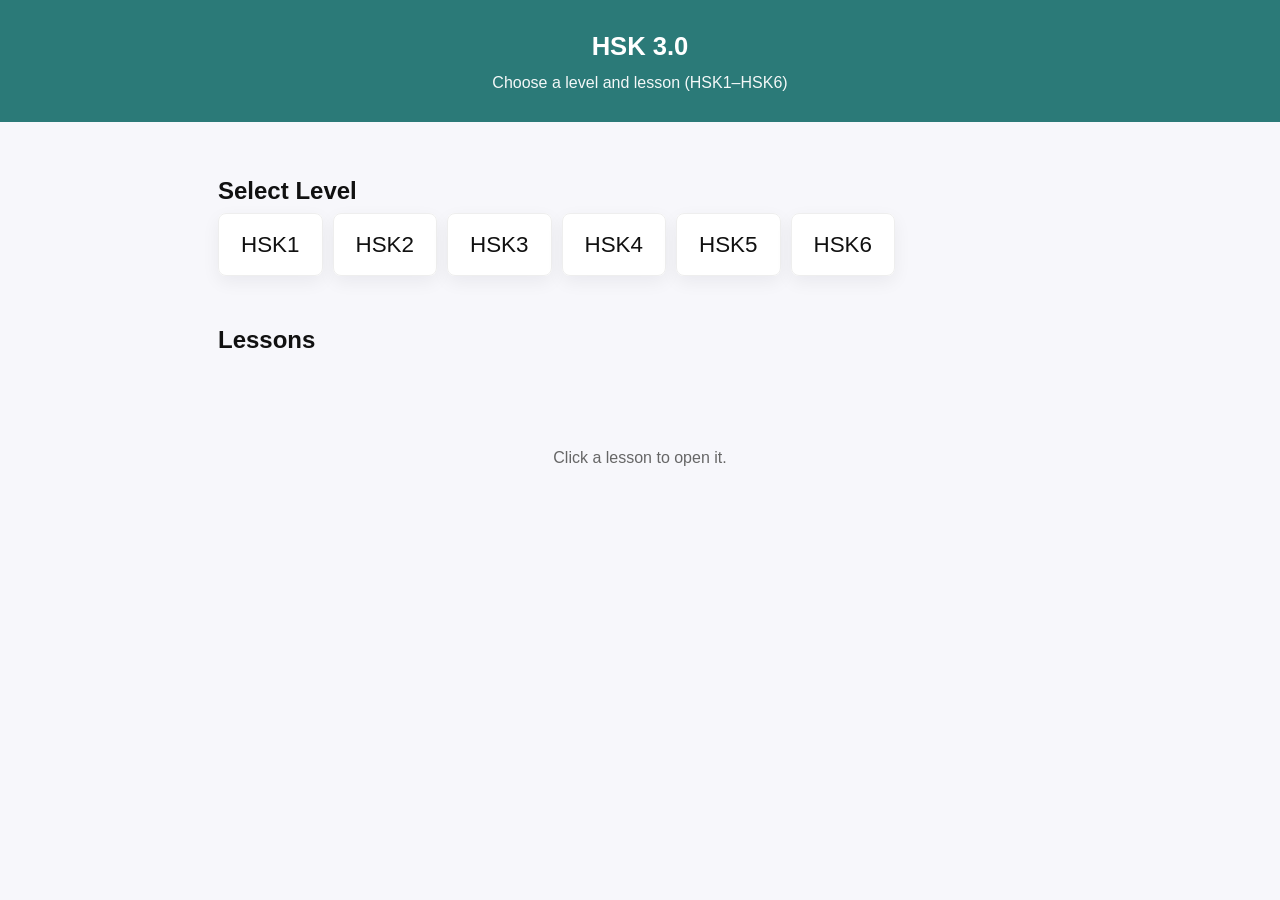
==== index.html @ 973e8914 "," ====
<!doctype html>
<html lang="en">
  <head>
    <meta charset="utf-8" />
    <meta name="viewport" content="width=device-width,initial-scale=1" />
    <title>HSK 3.0</title>
    <link rel="stylesheet" href="css/styles.css">
  </head>
  <body>
    <header class="site-header">
      <h1>HSK 3.0</h1>
      <p class="subtitle">Choose a level and lesson (HSK1–HSK6)</p>
    </header>

    <main class="container">
      <section class="card-section">
        <h2>Select Level</h2>
        <div id="levels" class="cards"></div>
      </section>

      <section class="card-section">
        <h2>Lessons</h2>
        <div id="lessons" class="cards"></div>
      </section>
    </main>

    <footer class="site-footer">
      <p>Click a lesson to open it.</p>
    </footer>

    <script>
      const levelsEl = document.getElementById('levels')
      const lessonsEl = document.getElementById('lessons')

      // create level checkboxes HSK1..HSK6; checking shows lessons, unchecking hides them
      for(let l=1;l<=6;l++){
        const wrapper = document.createElement('div')
        wrapper.style.display = 'inline-block'
        wrapper.style.position = 'relative'

        const cb = document.createElement('input')
        cb.type = 'checkbox'
        cb.id = `level-${l}`
        cb.dataset.level = l
        cb.style.display = 'none'

        const label = document.createElement('label')
        label.className = 'card'
        label.htmlFor = cb.id
        label.textContent = 'HSK' + l

        // toggle lessons group when checkbox changes
        cb.addEventListener('change', (e)=>{
          const level = e.target.dataset.level
          // when checked, uncheck others and remove their groups
          if(e.target.checked){
            // uncheck other checkboxes and remove their groups
            const others = levelsEl.querySelectorAll('input[type="checkbox"]')
            others.forEach(o=>{
              if(o !== e.target && o.checked){
                o.checked = false
                const existing = lessonsEl.querySelector(`.lesson-group[data-level="${o.dataset.level}"]`)
                if(existing) existing.remove()
              }
            })
            // remove selected class from all labels
            levelsEl.querySelectorAll('label.card').forEach(l=>l.classList.remove('selected'))

            const group = document.createElement('div')
            group.className = 'lesson-group'
            group.dataset.level = level
            group.style.width = '100%'
            group.style.display = 'flex'
            group.style.flexWrap = 'wrap'
            group.style.gap = '8px'

            for(let i=1;i<=20;i++){
              const a = document.createElement('a')
              a.className = 'card'
              a.textContent = `HSK${level} — Lesson ${i}`
              a.href = (level==='1' && i===1) ? `hsk1/lesson1/index.html` : `hsk${level}/lesson${i}/index.html`
              group.appendChild(a)
            }
            lessonsEl.appendChild(group)
            // highlight this label as selected
            label.classList.add('selected')
          } else {
            // remove group's lessons and selection highlight
            const existing = lessonsEl.querySelector(`.lesson-group[data-level="${level}"]`)
            if(existing) existing.remove()
            label.classList.remove('selected')
          }
        })

        wrapper.appendChild(cb)
        wrapper.appendChild(label)
        levelsEl.appendChild(wrapper)
      }
    </script>
  </body>
</html>
---- css/styles.css ----
:root{
  --bg:#f7f7fb;
  --card:#ffffff;
  --accent:#2b7a78;
  --muted:#555;
  --radius:10px;
}
*{box-sizing:border-box}
body{font-family:Inter,Segoe UI,Roboto,Helvetica,Arial,sans-serif;background:var(--bg);color:#111;margin:0;line-height:1.45}
.site-header{background:var(--accent);color:#fff;padding:28px 16px;text-align:center}
.site-header h1{margin:0;font-size:1.6rem}
.subtitle{opacity:.95;margin:6px 0 0}
.container{max-width:900px;margin:20px auto;padding:0 16px}
.card-section{background:transparent;margin-bottom:18px;padding:12px}
.cards{display:flex;flex-wrap:wrap;gap:10px}
.card{background:var(--card);border-radius:8px;padding:18px 22px;font-size:1.4rem;box-shadow:0 6px 18px rgba(16,24,40,.06);border:1px solid #eee;cursor:pointer}
.card.selected{outline:3px solid rgba(43,122,120,0.12);box-shadow:0 10px 26px rgba(43,122,120,0.06);background:linear-gradient(180deg, rgba(43,122,120,0.08), rgba(43,122,120,0.03));border-color:rgba(43,122,120,0.12)}
.card .meta{display:block;font-size:.9rem;color:var(--muted)}
.card-controls{margin-top:12px}
.card-controls button{margin-right:8px;padding:8px 12px;border-radius:6px;border:1px solid #ddd;background:#fff;cursor:pointer}
.dialogue{background:var(--card);padding:12px;border-radius:8px}
.pinyin{color:var(--accent);margin:0 0 6px}
.translation{color:var(--muted);margin:0 0 12px}
.practice-cards .card{font-size:1.8rem;padding:20px 26px}
.quiz{display:flex;align-items:center;gap:10px}
.quiz-char{font-size:2.4rem;padding:10px 18px;background:var(--card);border-radius:8px}
.quiz input{padding:8px;border-radius:6px;border:1px solid #ddd}
.result{margin:8px 0;color:var(--muted)}
.site-footer{text-align:center;padding:20px 0;color:#666}

@media (max-width:640px){
  .card{padding:14px;font-size:1.2rem}
  .practice-cards .card{font-size:1.6rem}
}
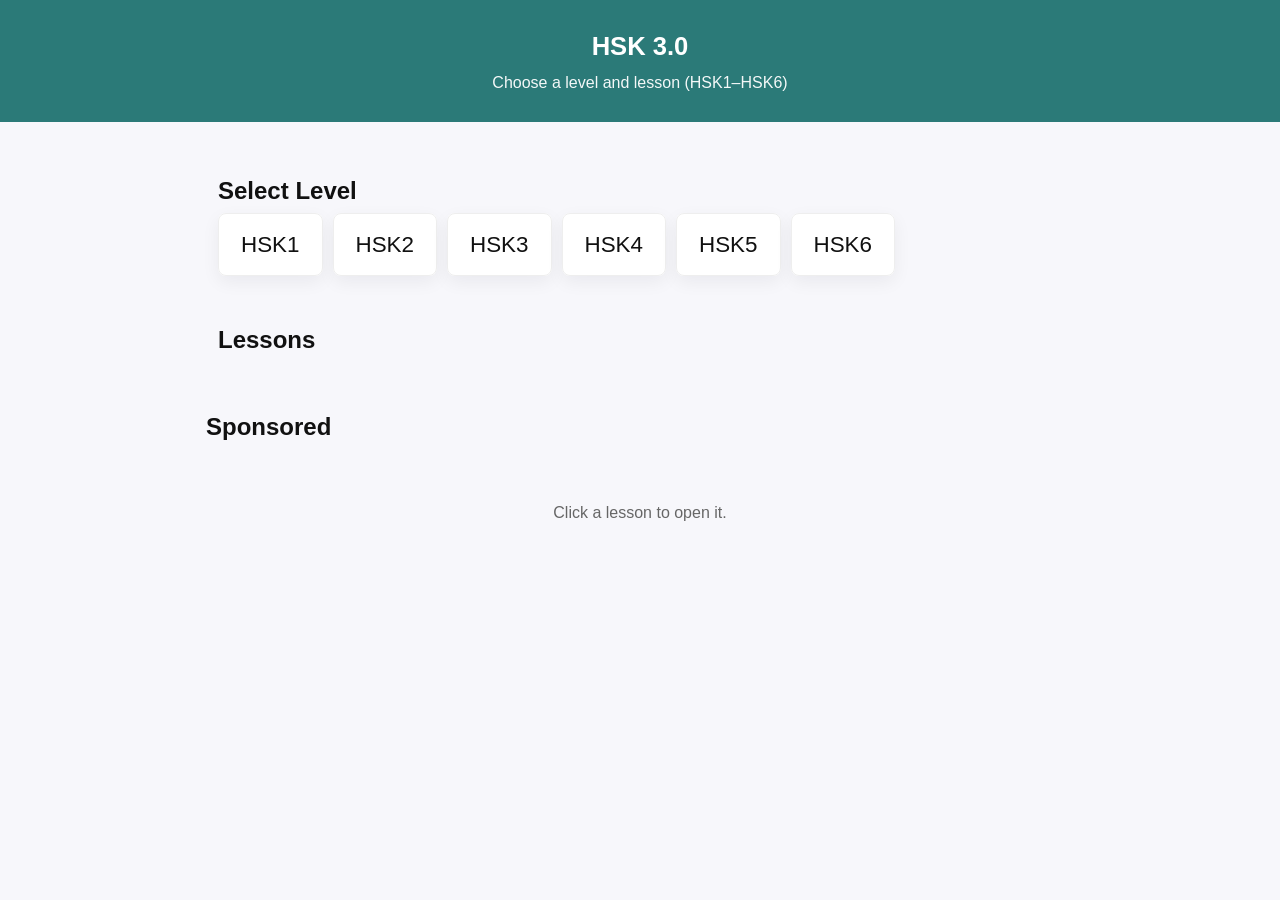
==== commit 8780819e: "." ====
--- a/index.html
+++ b/index.html
@@ -5,6 +5,7 @@
     <meta name="viewport" content="width=device-width,initial-scale=1" />
     <title>HSK 3.0</title>
     <link rel="stylesheet" href="css/styles.css">
+    <script async src="https://pagead2.googlesyndication.com/pagead/js/adsbygoogle.js?client=ca-pub-5742837209550679" crossorigin="anonymous"></script>
   </head>
   <body>
     <header class="site-header">
@@ -21,6 +22,19 @@
       <section class="card-section">
         <h2>Lessons</h2>
         <div id="lessons" class="cards"></div>
+      </section>
+
+      <section class="ad-section">
+        <h2>Sponsored</h2>
+        <ins class="adsbygoogle"
+             style="display:block"
+             data-ad-client="ca-pub-5742837209550679"
+             data-ad-slot="1234567890"
+             data-ad-format="auto"
+             data-full-width-responsive="true"></ins>
+        <script>
+          (adsbygoogle = window.adsbygoogle || []).push({});
+        </script>
       </section>
     </main>
 
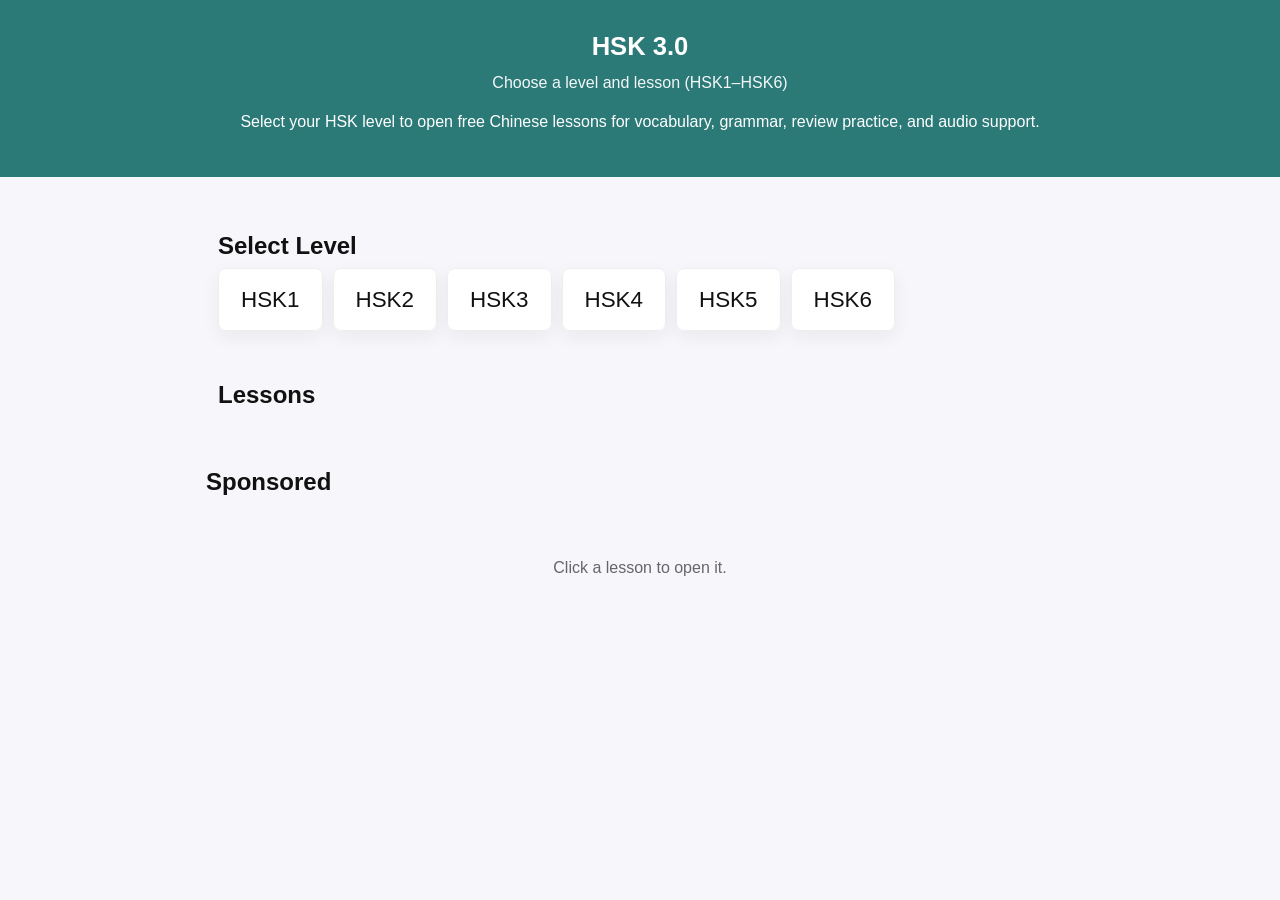
==== commit d732975c: "update hsk1 lesson 1-3" ====
--- a/index.html
+++ b/index.html
@@ -3,7 +3,14 @@
   <head>
     <meta charset="utf-8" />
     <meta name="viewport" content="width=device-width,initial-scale=1" />
-    <title>HSK 3.0</title>
+    <title>HSK 3.0 — Free Chinese HSK Lessons (HSK1–HSK6)</title>
+    <meta name="description" content="HSK 3.0 offers free Mandarin Chinese HSK lessons for levels 1 through 6. Browse lessons by level, open review pages, and access audio practice materials instantly.">
+    <meta name="keywords" content="HSK, Chinese learning, HSK lessons, HSK1, HSK2, HSK3, HSK4, HSK5, HSK6, Mandarin study, free Chinese lessons">
+    <meta name="robots" content="index, follow">
+    <meta property="og:title" content="HSK 3.0 — Free Chinese HSK Lessons (HSK1–HSK6)">
+    <meta property="og:description" content="Browse free Mandarin HSK lessons by level and lesson number, with review exercises and audio resources for beginner to advanced learners.">
+    <meta property="og:type" content="website">
+    <meta property="og:locale" content="en_US">
     <link rel="stylesheet" href="css/styles.css">
     <script async src="https://pagead2.googlesyndication.com/pagead/js/adsbygoogle.js?client=ca-pub-5742837209550679" crossorigin="anonymous"></script>
   </head>
@@ -11,6 +18,7 @@
     <header class="site-header">
       <h1>HSK 3.0</h1>
       <p class="subtitle">Choose a level and lesson (HSK1–HSK6)</p>
+      <p class="intro">Select your HSK level to open free Chinese lessons for vocabulary, grammar, review practice, and audio support.</p>
     </header>
 
     <main class="container">
@@ -92,7 +100,7 @@
               const a = document.createElement('a')
               a.className = 'card'
               a.textContent = `HSK${level} — Lesson ${i}`
-              a.href = (level==='1' && i===1) ? `hsk1/lesson1/index.html` : `hsk${level}/lesson${i}/index.html`
+              a.href = `hsk${level}/lesson${i}/index.html`
               group.appendChild(a)
             }
             lessonsEl.appendChild(group)
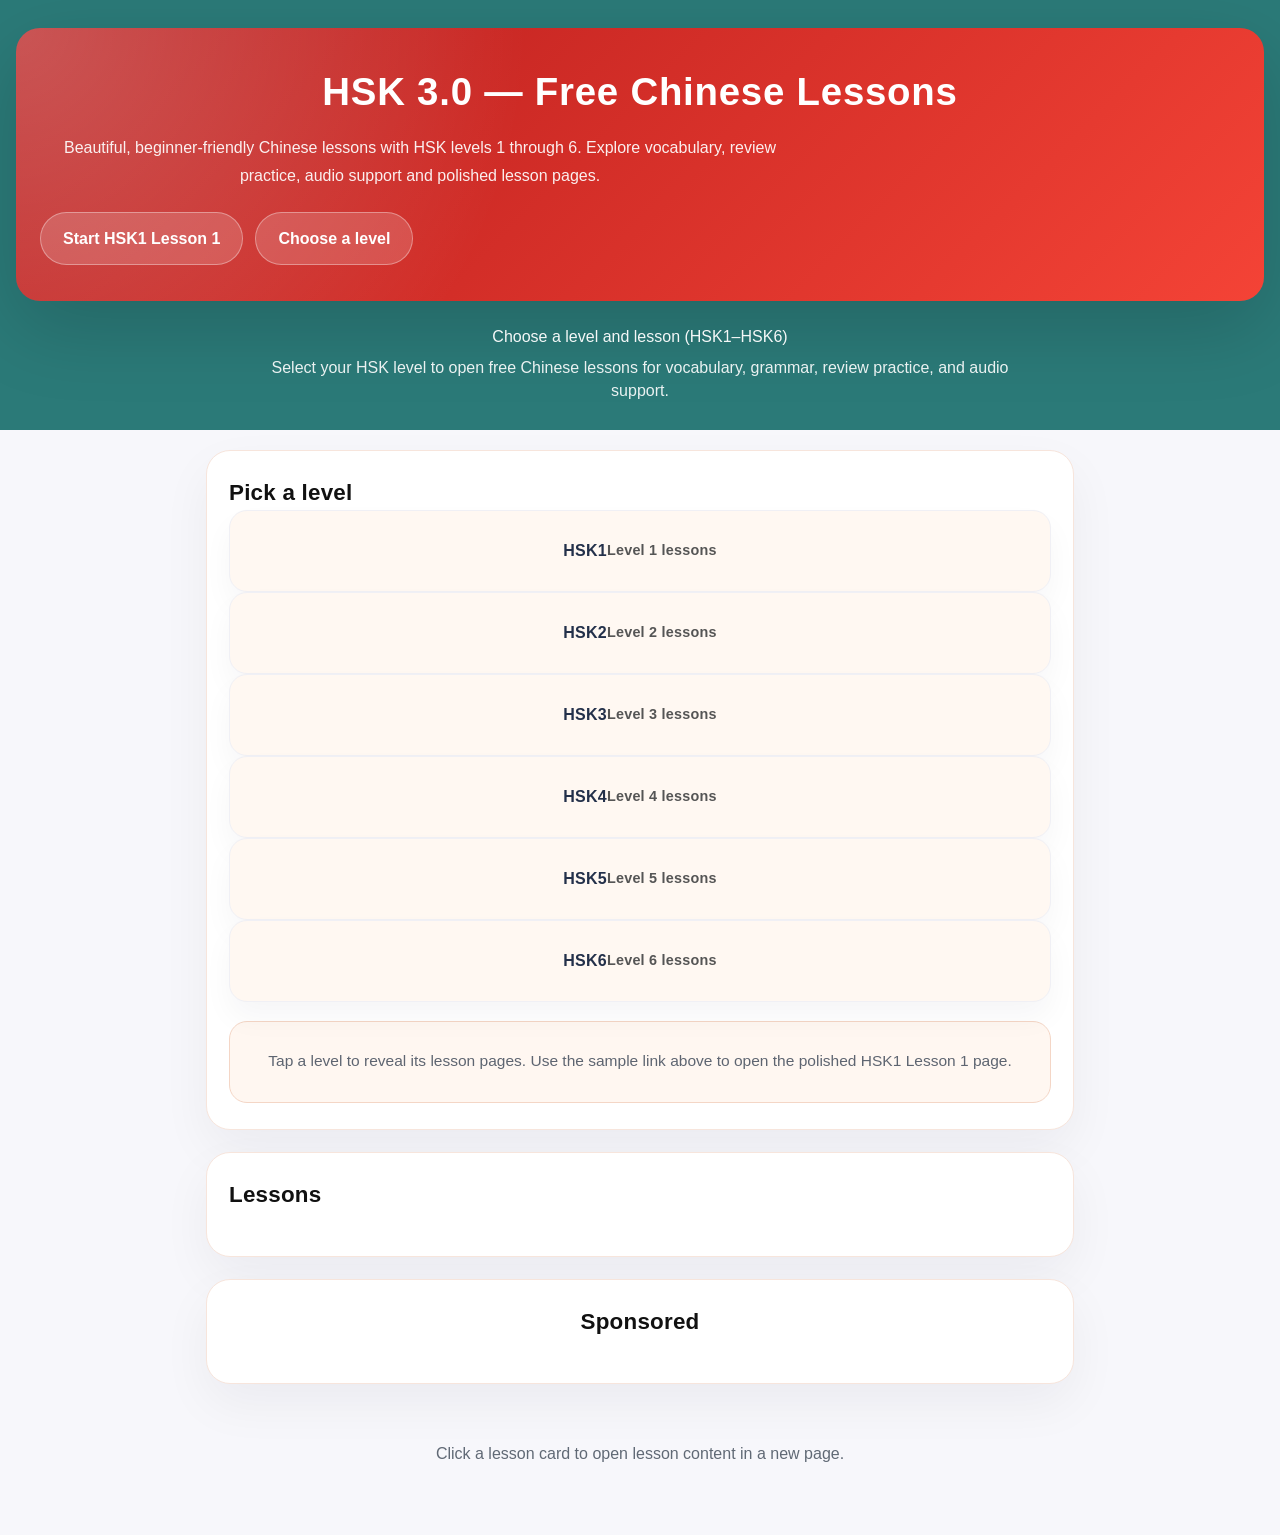
==== commit b93bf601: "Update index.html" ====
--- a/index.html
+++ b/index.html
@@ -12,27 +12,181 @@
     <meta property="og:type" content="website">
     <meta property="og:locale" content="en_US">
     <link rel="stylesheet" href="css/styles.css">
+    <style>
+      :root {
+        --hero-dark: #b71c1c;
+        --hero-light: #f44336;
+        --surface-soft: #fff8f2;
+        --surface-strong: #ffffff;
+        --border-soft: #f7e5dc;
+        --text-muted: #5e6571;
+      }
+
+      .hero-banner {
+        background: radial-gradient(circle at top left, rgba(255, 255, 255, 0.25), transparent 40%), linear-gradient(135deg, var(--hero-dark), var(--hero-light));
+        color: white;
+        border-radius: 24px;
+        padding: 36px 24px;
+        box-shadow: 0 26px 80px rgba(0, 0, 0, 0.16);
+        margin-bottom: 24px;
+      }
+
+      .hero-banner h1 {
+        margin: 0 0 14px;
+        font-size: clamp(2rem, 3vw, 3rem);
+        letter-spacing: 0.02em;
+      }
+
+      .hero-banner p {
+        margin: 0;
+        max-width: 760px;
+        line-height: 1.75;
+        opacity: 0.92;
+      }
+
+      .hero-actions {
+        margin-top: 22px;
+        display: flex;
+        flex-wrap: wrap;
+        gap: 12px;
+      }
+
+      .hero-actions .button {
+        display: inline-flex;
+        align-items: center;
+        justify-content: center;
+        padding: 14px 22px;
+        border-radius: 999px;
+        border: 1px solid rgba(255, 255, 255, 0.35);
+        background: rgba(255, 255, 255, 0.16);
+        color: white;
+        text-decoration: none;
+        font-weight: 700;
+        transition: transform 0.2s ease, background 0.2s ease;
+      }
+
+      .hero-actions .button:hover {
+        transform: translateY(-1px);
+        background: rgba(255, 255, 255, 0.22);
+      }
+
+      .intro {
+        max-width: 740px;
+        margin: 8px auto 0;
+        opacity: 0.9;
+      }
+
+      .card-section {
+        background: var(--surface-strong);
+        border-radius: 24px;
+        padding: 26px 22px;
+        margin-bottom: 22px;
+        box-shadow: 0 20px 50px rgba(16, 24, 40, 0.05);
+        border: 1px solid var(--border-soft);
+      }
+
+      .card-section h2 {
+        margin-top: 0;
+        font-size: 1.4rem;
+        letter-spacing: 0.01em;
+      }
+
+      .cards {
+        display: grid;
+        grid-template-columns: repeat(auto-fit, minmax(150px, 1fr));
+        gap: 14px;
+        margin-top: 18px;
+      }
+
+      .card {
+        min-height: 82px;
+        display: flex;
+        align-items: center;
+        justify-content: center;
+        text-align: center;
+        font-size: 1rem;
+        padding: 18px 16px;
+        border-radius: 18px;
+        border: 1px solid #f0f0f5;
+        box-shadow: 0 16px 30px rgba(16, 24, 40, 0.04);
+        transition: transform 0.2s ease, box-shadow 0.2s ease, border-color 0.2s ease;
+        background: var(--surface-soft);
+        color: #23304a;
+      }
+
+      .card:hover {
+        transform: translateY(-2px);
+        box-shadow: 0 18px 32px rgba(16, 24, 40, 0.1);
+      }
+
+      .card.selected {
+        border-color: rgba(211, 47, 47, 0.24);
+        background: linear-gradient(180deg, rgba(211, 47, 47, 0.08), rgba(255, 255, 255, 0.95));
+      }
+
+      .lesson-group {
+        display: grid;
+        grid-template-columns: repeat(auto-fit, minmax(180px, 1fr));
+        gap: 14px;
+        margin-top: 16px;
+      }
+
+      .note-card {
+        grid-column: 1 / -1;
+        background: #fff7f1;
+        color: var(--text-muted);
+        border-color: #f4d6c6;
+        box-shadow: none;
+        font-size: 0.97rem;
+      }
+
+      .ad-section {
+        text-align: center;
+      }
+
+      .site-footer {
+        text-align: center;
+        margin-bottom: 34px;
+        color: #606975;
+      }
+
+      @media (max-width: 640px) {
+        .hero-banner { padding: 24px 18px; }
+        .card-section { padding: 22px 18px; }
+        .hero-actions { flex-direction: column; align-items: stretch; }
+      }
+    </style>
     <script async src="https://pagead2.googlesyndication.com/pagead/js/adsbygoogle.js?client=ca-pub-5742837209550679" crossorigin="anonymous"></script>
   </head>
   <body>
     <header class="site-header">
-      <h1>HSK 3.0</h1>
+      <div class="hero-banner">
+        <div>
+          <h1>HSK 3.0 — Free Chinese Lessons</h1>
+          <p>Beautiful, beginner-friendly Chinese lessons with HSK levels 1 through 6. Explore vocabulary, review practice, audio support and polished lesson pages.</p>
+          <div class="hero-actions">
+            <a href="hsk1/lesson1/index.html" class="button">Start HSK1 Lesson 1</a>
+            <a href="#levels" class="button">Choose a level</a>
+          </div>
+        </div>
+      </div>
       <p class="subtitle">Choose a level and lesson (HSK1–HSK6)</p>
       <p class="intro">Select your HSK level to open free Chinese lessons for vocabulary, grammar, review practice, and audio support.</p>
     </header>
 
     <main class="container">
-      <section class="card-section">
-        <h2>Select Level</h2>
-        <div id="levels" class="cards"></div>
+      <section class="card-section" id="levels-section">
+        <h2 id="levels">Pick a level</h2>
+        <div class="cards" id="levels"></div>
+        <div class="card note-card">Tap a level to reveal its lesson pages. Use the sample link above to open the polished HSK1 Lesson 1 page.</div>
       </section>
 
       <section class="card-section">
         <h2>Lessons</h2>
-        <div id="lessons" class="cards"></div>
+        <div id="lessons" class="lesson-group"></div>
       </section>
 
-      <section class="ad-section">
+      <section class="card-section ad-section">
         <h2>Sponsored</h2>
         <ins class="adsbygoogle"
              style="display:block"
@@ -47,17 +201,15 @@
     </main>
 
     <footer class="site-footer">
-      <p>Click a lesson to open it.</p>
+      <p>Click a lesson card to open lesson content in a new page.</p>
     </footer>
 
     <script>
       const levelsEl = document.getElementById('levels')
       const lessonsEl = document.getElementById('lessons')
 
-      // create level checkboxes HSK1..HSK6; checking shows lessons, unchecking hides them
-      for(let l=1;l<=6;l++){
+      for (let l = 1; l <= 6; l++) {
         const wrapper = document.createElement('div')
-        wrapper.style.display = 'inline-block'
         wrapper.style.position = 'relative'
 
         const cb = document.createElement('input')
@@ -69,48 +221,41 @@
         const label = document.createElement('label')
         label.className = 'card'
         label.htmlFor = cb.id
-        label.textContent = 'HSK' + l
-
-        // toggle lessons group when checkbox changes
-        cb.addEventListener('change', (e)=>{
+        label.innerHTML = `<strong>HSK${l}</strong><span class="meta">Level ${l} lessons</span>`
+
+        cb.addEventListener('change', (e) => {
           const level = e.target.dataset.level
-          // when checked, uncheck others and remove their groups
-          if(e.target.checked){
-            // uncheck other checkboxes and remove their groups
+          const activeLabel = levelsEl.querySelector(`label[for="level-${level}"]`)
+
+          if (e.target.checked) {
             const others = levelsEl.querySelectorAll('input[type="checkbox"]')
-            others.forEach(o=>{
-              if(o !== e.target && o.checked){
+            others.forEach((o) => {
+              if (o !== e.target && o.checked) {
                 o.checked = false
                 const existing = lessonsEl.querySelector(`.lesson-group[data-level="${o.dataset.level}"]`)
-                if(existing) existing.remove()
+                if (existing) existing.remove()
               }
             })
-            // remove selected class from all labels
-            levelsEl.querySelectorAll('label.card').forEach(l=>l.classList.remove('selected'))
+            levelsEl.querySelectorAll('label.card').forEach((item) => item.classList.remove('selected'))
 
             const group = document.createElement('div')
             group.className = 'lesson-group'
             group.dataset.level = level
-            group.style.width = '100%'
-            group.style.display = 'flex'
-            group.style.flexWrap = 'wrap'
-            group.style.gap = '8px'
-
-            for(let i=1;i<=20;i++){
+
+            for (let i = 1; i <= 20; i++) {
               const a = document.createElement('a')
               a.className = 'card'
               a.textContent = `HSK${level} — Lesson ${i}`
               a.href = `hsk${level}/lesson${i}/index.html`
               group.appendChild(a)
             }
+            lessonsEl.innerHTML = ''
             lessonsEl.appendChild(group)
-            // highlight this label as selected
-            label.classList.add('selected')
+            activeLabel.classList.add('selected')
           } else {
-            // remove group's lessons and selection highlight
             const existing = lessonsEl.querySelector(`.lesson-group[data-level="${level}"]`)
-            if(existing) existing.remove()
-            label.classList.remove('selected')
+            if (existing) existing.remove()
+            if (activeLabel) activeLabel.classList.remove('selected')
           }
         })
 
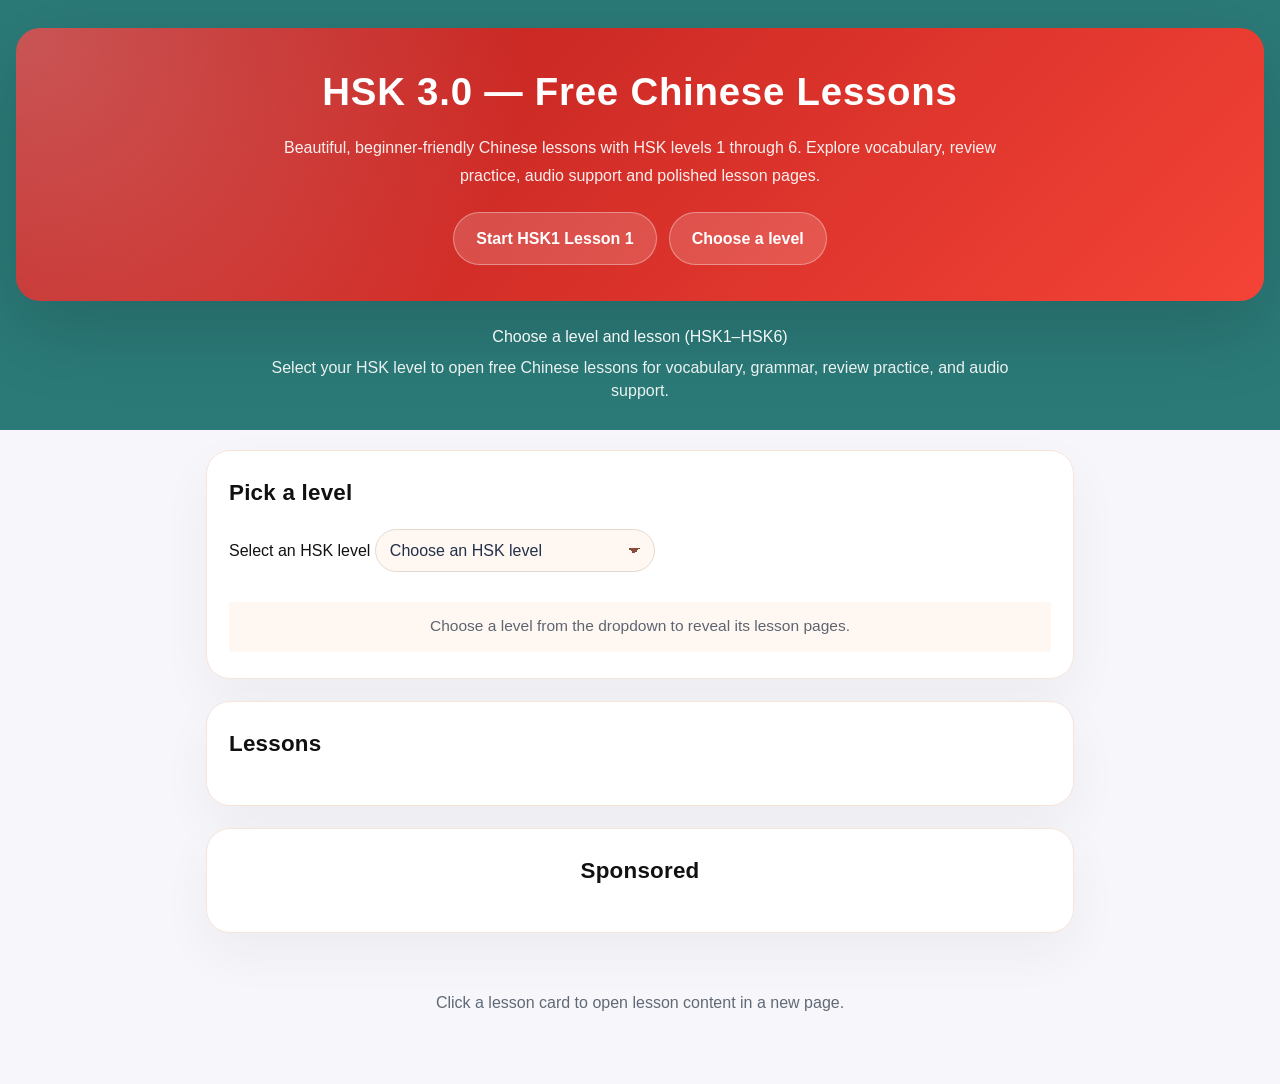
==== commit 34b8d9f6: "Update index.html" ====
--- a/index.html
+++ b/index.html
@@ -38,10 +38,11 @@
       }
 
       .hero-banner p {
-        margin: 0;
+        margin: 0 auto;
         max-width: 760px;
         line-height: 1.75;
         opacity: 0.92;
+        text-align: center;
       }
 
       .hero-actions {
@@ -49,6 +50,7 @@
         display: flex;
         flex-wrap: wrap;
         gap: 12px;
+        justify-content: center;
       }
 
       .hero-actions .button {
@@ -131,13 +133,40 @@
         margin-top: 16px;
       }
 
+      .level-select {
+        width: min(100%, 280px);
+        padding: 12px 14px;
+        border: 1px solid #e5d9cf;
+        border-radius: 999px;
+        font-size: 1rem;
+        color: #23304a;
+        background: var(--surface-soft);
+        appearance: none;
+        background-image: linear-gradient(45deg, transparent 50%, #8a4b3a 50%), linear-gradient(135deg, #8a4b3a 50%, transparent 50%);
+        background-position: calc(100% - 20px) calc(1em + 2px), calc(100% - 14px) calc(1em + 2px);
+        background-size: 6px 6px, 6px 6px;
+        background-repeat: no-repeat;
+        padding-right: 38px;
+      }
+
+      .level-select:focus {
+        outline: 2px solid rgba(211, 47, 47, 0.2);
+        border-color: #d32f2f;
+      }
+
       .note-card {
         grid-column: 1 / -1;
+        display: flex;
+        align-items: center;
+        justify-content: center;
+        min-height: 50px;
         background: #fff7f1;
         color: var(--text-muted);
         border-color: #f4d6c6;
         box-shadow: none;
         font-size: 0.97rem;
+        text-align: center;
+        padding: 0 16px;
       }
 
       .ad-section {
@@ -177,8 +206,12 @@
     <main class="container">
       <section class="card-section" id="levels-section">
         <h2 id="levels">Pick a level</h2>
-        <div class="cards" id="levels"></div>
-        <div class="card note-card">Tap a level to reveal its lesson pages. Use the sample link above to open the polished HSK1 Lesson 1 page.</div>
+        <label for="level-select">Select an HSK level</label>
+        <select id="level-select" class="level-select" aria-label="Select an HSK level">
+          <option value="">Choose an HSK level</option>
+        </select>
+        <div style="height: 30px;"></div>
+        <div class="note-card" style="text-align: center; height: 50px; ">Choose a level from the dropdown to reveal its lesson pages. </div>
       </section>
 
       <section class="card-section">
@@ -205,64 +238,39 @@
     </footer>
 
     <script>
-      const levelsEl = document.getElementById('levels')
+      const levelSelect = document.getElementById('level-select')
       const lessonsEl = document.getElementById('lessons')
 
       for (let l = 1; l <= 6; l++) {
-        const wrapper = document.createElement('div')
-        wrapper.style.position = 'relative'
-
-        const cb = document.createElement('input')
-        cb.type = 'checkbox'
-        cb.id = `level-${l}`
-        cb.dataset.level = l
-        cb.style.display = 'none'
-
-        const label = document.createElement('label')
-        label.className = 'card'
-        label.htmlFor = cb.id
-        label.innerHTML = `<strong>HSK${l}</strong><span class="meta">Level ${l} lessons</span>`
-
-        cb.addEventListener('change', (e) => {
-          const level = e.target.dataset.level
-          const activeLabel = levelsEl.querySelector(`label[for="level-${level}"]`)
-
-          if (e.target.checked) {
-            const others = levelsEl.querySelectorAll('input[type="checkbox"]')
-            others.forEach((o) => {
-              if (o !== e.target && o.checked) {
-                o.checked = false
-                const existing = lessonsEl.querySelector(`.lesson-group[data-level="${o.dataset.level}"]`)
-                if (existing) existing.remove()
-              }
-            })
-            levelsEl.querySelectorAll('label.card').forEach((item) => item.classList.remove('selected'))
-
-            const group = document.createElement('div')
-            group.className = 'lesson-group'
-            group.dataset.level = level
-
-            for (let i = 1; i <= 20; i++) {
-              const a = document.createElement('a')
-              a.className = 'card'
-              a.textContent = `HSK${level} — Lesson ${i}`
-              a.href = `hsk${level}/lesson${i}/index.html`
-              group.appendChild(a)
-            }
-            lessonsEl.innerHTML = ''
-            lessonsEl.appendChild(group)
-            activeLabel.classList.add('selected')
-          } else {
-            const existing = lessonsEl.querySelector(`.lesson-group[data-level="${level}"]`)
-            if (existing) existing.remove()
-            if (activeLabel) activeLabel.classList.remove('selected')
-          }
-        })
-
-        wrapper.appendChild(cb)
-        wrapper.appendChild(label)
-        levelsEl.appendChild(wrapper)
-      }
+        const option = document.createElement('option')
+        option.value = l
+        option.textContent = `HSK ${l}`
+        levelSelect.appendChild(option)
+      }
+
+      levelSelect.addEventListener('change', (e) => {
+        const level = e.target.value
+
+        if (!level) {
+          lessonsEl.innerHTML = ''
+          return
+        }
+
+        const group = document.createElement('div')
+        group.className = 'lesson-group'
+        group.dataset.level = level
+
+        for (let i = 1; i <= 20; i++) {
+          const a = document.createElement('a')
+          a.className = 'card'
+          a.textContent = `HSK${level} — Lesson ${i}`
+          a.href = `hsk${level}/lesson${i}/index.html`
+          group.appendChild(a)
+        }
+
+        lessonsEl.innerHTML = ''
+        lessonsEl.appendChild(group)
+      })
     </script>
   </body>
 </html>
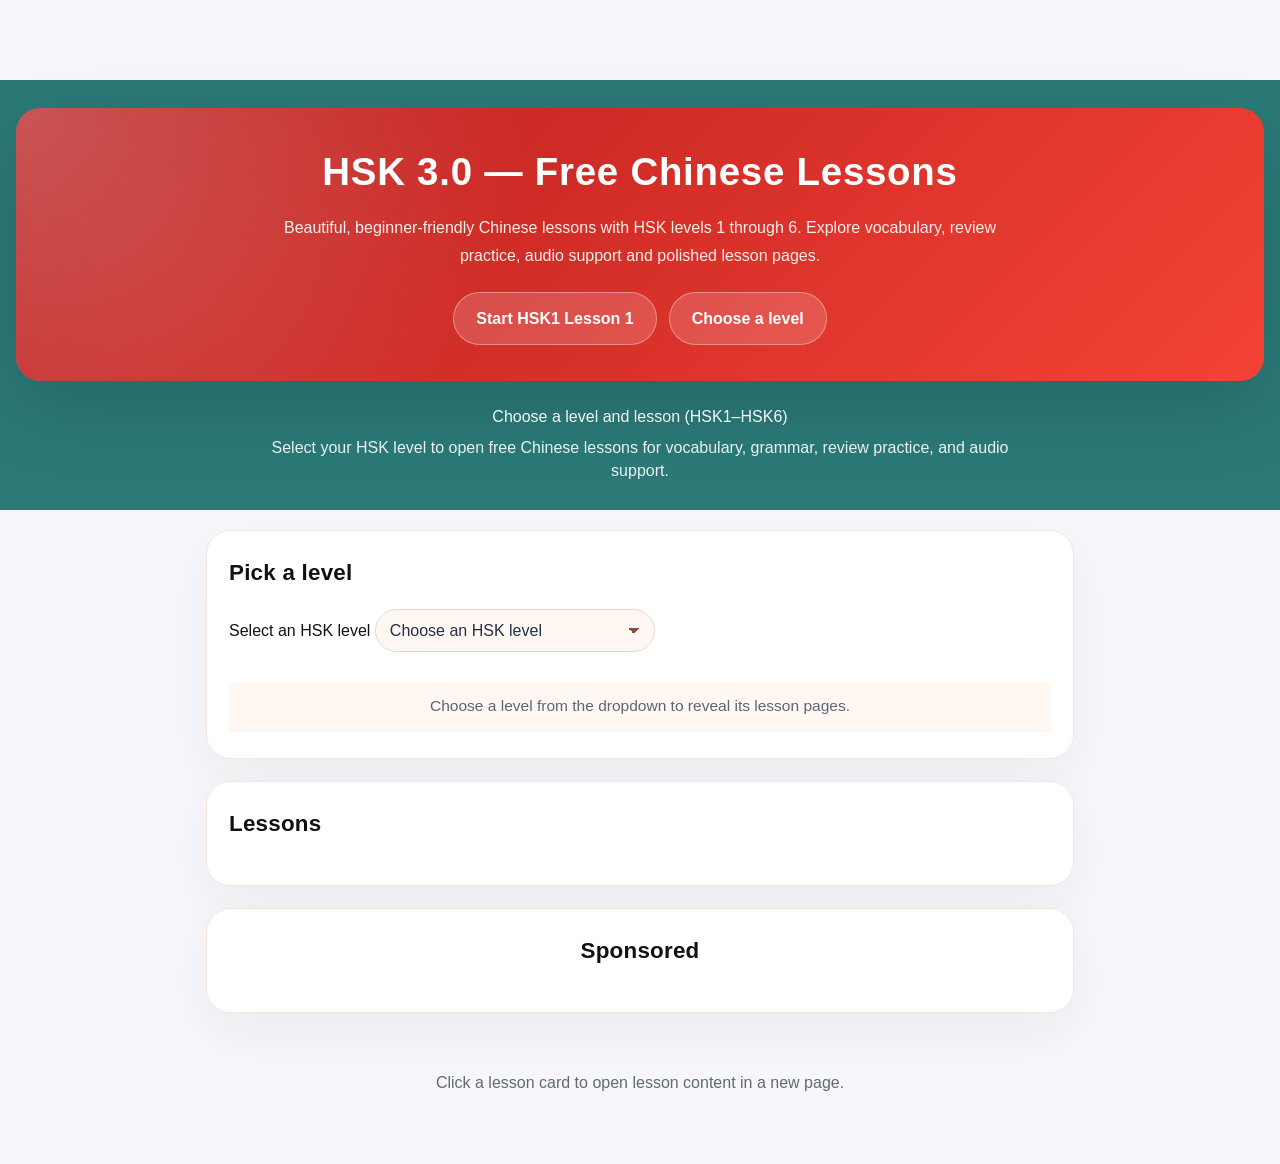
==== commit ccecf2a2: "." ====
--- a/index.html
+++ b/index.html
@@ -186,15 +186,17 @@
       }
     </style>
     <script async src="https://pagead2.googlesyndication.com/pagead/js/adsbygoogle.js?client=ca-pub-5742837209550679" crossorigin="anonymous"></script>
+    <!-- <script src="js/header-loader.js" defer></script> -->
   </head>
   <body>
+    <div id="shared-header" data-root="./"></div>
     <header class="site-header">
       <div class="hero-banner">
         <div>
           <h1>HSK 3.0 — Free Chinese Lessons</h1>
           <p>Beautiful, beginner-friendly Chinese lessons with HSK levels 1 through 6. Explore vocabulary, review practice, audio support and polished lesson pages.</p>
           <div class="hero-actions">
-            <a href="hsk1/lesson1/index.html" class="button">Start HSK1 Lesson 1</a>
+            <a href="hsk1/lesson1/content.html" class="button">Start HSK1 Lesson 1</a>
             <a href="#levels" class="button">Choose a level</a>
           </div>
         </div>
@@ -264,7 +266,7 @@
           const a = document.createElement('a')
           a.className = 'card'
           a.textContent = `HSK${level} — Lesson ${i}`
-          a.href = `hsk${level}/lesson${i}/index.html`
+          a.href = `hsk${level}/lesson${i}/content.html`
           group.appendChild(a)
         }
 
--- a/css/styles.css
+++ b/css/styles.css
@@ -6,7 +6,7 @@
   --radius:10px;
 }
 *{box-sizing:border-box}
-body{font-family:Inter,Segoe UI,Roboto,Helvetica,Arial,sans-serif;background:var(--bg);color:#111;margin:0;line-height:1.45}
+body{font-family:Inter,Segoe UI,Roboto,Helvetica,Arial,sans-serif;background:var(--bg);color:#111;margin:0;line-height:1.45;padding-top:80px}
 .site-header{background:var(--accent);color:#fff;padding:28px 16px;text-align:center}
 .site-header h1{margin:0;font-size:1.6rem}
 .subtitle{opacity:.95;margin:6px 0 0}
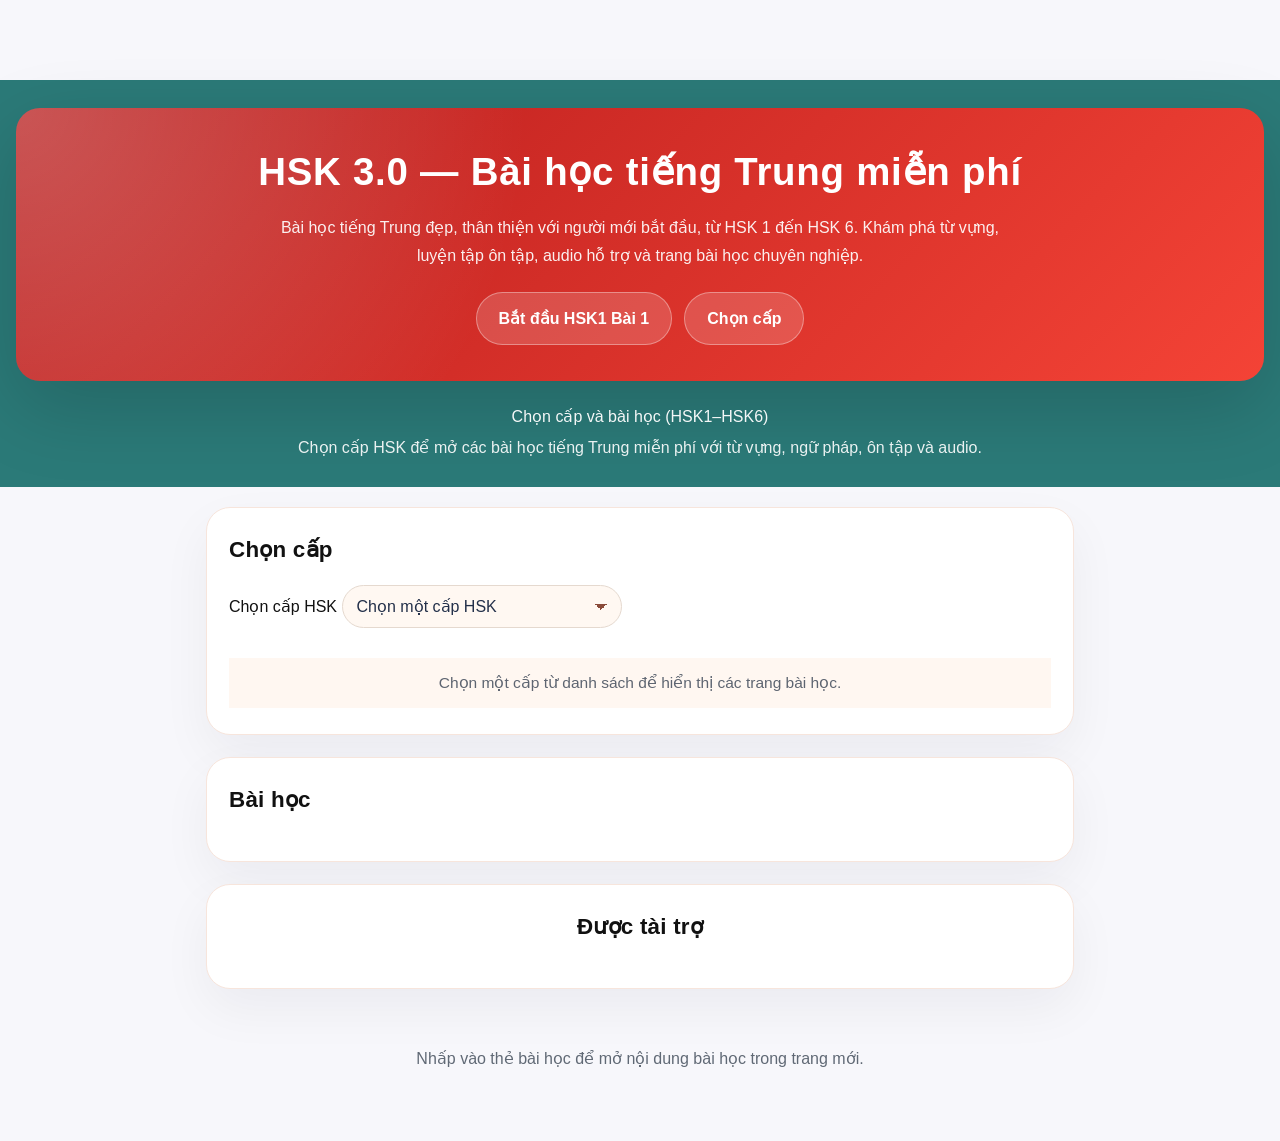
==== commit 6a675ad6: "." ====
--- a/index.html
+++ b/index.html
@@ -1,16 +1,16 @@
 <!doctype html>
-<html lang="en">
+<html lang="vi">
   <head>
     <meta charset="utf-8" />
     <meta name="viewport" content="width=device-width,initial-scale=1" />
-    <title>HSK 3.0 — Free Chinese HSK Lessons (HSK1–HSK6)</title>
-    <meta name="description" content="HSK 3.0 offers free Mandarin Chinese HSK lessons for levels 1 through 6. Browse lessons by level, open review pages, and access audio practice materials instantly.">
-    <meta name="keywords" content="HSK, Chinese learning, HSK lessons, HSK1, HSK2, HSK3, HSK4, HSK5, HSK6, Mandarin study, free Chinese lessons">
+    <title>HSK 3.0 — Bài học HSK tiếng Trung miễn phí (HSK1–HSK6)</title>
+    <meta name="description" content="HSK 3.0 cung cấp bài học HSK tiếng Trung miễn phí cho cấp độ 1 đến 6. Duyệt bài học theo cấp, mở trang ôn tập và nghe audio ngay lập tức.">
+    <meta name="keywords" content="HSK, học tiếng Trung, bài học HSK, HSK1, HSK2, HSK3, HSK4, HSK5, HSK6, học Mandarin, bài học miễn phí">
     <meta name="robots" content="index, follow">
-    <meta property="og:title" content="HSK 3.0 — Free Chinese HSK Lessons (HSK1–HSK6)">
-    <meta property="og:description" content="Browse free Mandarin HSK lessons by level and lesson number, with review exercises and audio resources for beginner to advanced learners.">
+    <meta property="og:title" content="HSK 3.0 — Bài học HSK tiếng Trung miễn phí (HSK1–HSK6)">
+    <meta property="og:description" content="Duyệt bài học HSK tiếng Trung miễn phí theo cấp độ và số bài, với bài tập ôn và tài nguyên audio cho người mới đến nâng cao.">
     <meta property="og:type" content="website">
-    <meta property="og:locale" content="en_US">
+    <meta property="og:locale" content="vi_VN">
     <link rel="stylesheet" href="css/styles.css">
     <style>
       :root {
@@ -193,36 +193,36 @@
     <header class="site-header">
       <div class="hero-banner">
         <div>
-          <h1>HSK 3.0 — Free Chinese Lessons</h1>
-          <p>Beautiful, beginner-friendly Chinese lessons with HSK levels 1 through 6. Explore vocabulary, review practice, audio support and polished lesson pages.</p>
+          <h1>HSK 3.0 — Bài học tiếng Trung miễn phí</h1>
+          <p>Bài học tiếng Trung đẹp, thân thiện với người mới bắt đầu, từ HSK 1 đến HSK 6. Khám phá từ vựng, luyện tập ôn tập, audio hỗ trợ và trang bài học chuyên nghiệp.</p>
           <div class="hero-actions">
-            <a href="hsk1/lesson1/content.html" class="button">Start HSK1 Lesson 1</a>
-            <a href="#levels" class="button">Choose a level</a>
+            <a href="hsk1/lesson1/content.html" class="button">Bắt đầu HSK1 Bài 1</a>
+            <a href="#levels" class="button">Chọn cấp</a>
           </div>
         </div>
       </div>
-      <p class="subtitle">Choose a level and lesson (HSK1–HSK6)</p>
-      <p class="intro">Select your HSK level to open free Chinese lessons for vocabulary, grammar, review practice, and audio support.</p>
+      <p class="subtitle">Chọn cấp và bài học (HSK1–HSK6)</p>
+      <p class="intro">Chọn cấp HSK để mở các bài học tiếng Trung miễn phí với từ vựng, ngữ pháp, ôn tập và audio.</p>
     </header>
 
     <main class="container">
       <section class="card-section" id="levels-section">
-        <h2 id="levels">Pick a level</h2>
-        <label for="level-select">Select an HSK level</label>
-        <select id="level-select" class="level-select" aria-label="Select an HSK level">
-          <option value="">Choose an HSK level</option>
+        <h2 id="levels">Chọn cấp</h2>
+        <label for="level-select">Chọn cấp HSK</label>
+        <select id="level-select" class="level-select" aria-label="Chọn cấp HSK">
+          <option value="">Chọn một cấp HSK</option>
         </select>
         <div style="height: 30px;"></div>
-        <div class="note-card" style="text-align: center; height: 50px; ">Choose a level from the dropdown to reveal its lesson pages. </div>
+        <div class="note-card" style="text-align: center; height: 50px; ">Chọn một cấp từ danh sách để hiển thị các trang bài học.</div>
       </section>
 
       <section class="card-section">
-        <h2>Lessons</h2>
+        <h2>Bài học</h2>
         <div id="lessons" class="lesson-group"></div>
       </section>
 
       <section class="card-section ad-section">
-        <h2>Sponsored</h2>
+        <h2>Được tài trợ</h2>
         <ins class="adsbygoogle"
              style="display:block"
              data-ad-client="ca-pub-5742837209550679"
@@ -236,7 +236,7 @@
     </main>
 
     <footer class="site-footer">
-      <p>Click a lesson card to open lesson content in a new page.</p>
+      <p>Nhấp vào thẻ bài học để mở nội dung bài học trong trang mới.</p>
     </footer>
 
     <script>
@@ -265,7 +265,7 @@
         for (let i = 1; i <= 20; i++) {
           const a = document.createElement('a')
           a.className = 'card'
-          a.textContent = `HSK${level} — Lesson ${i}`
+          a.textContent = `HSK${level} — Bài học ${i}`
           a.href = `hsk${level}/lesson${i}/content.html`
           group.appendChild(a)
         }
